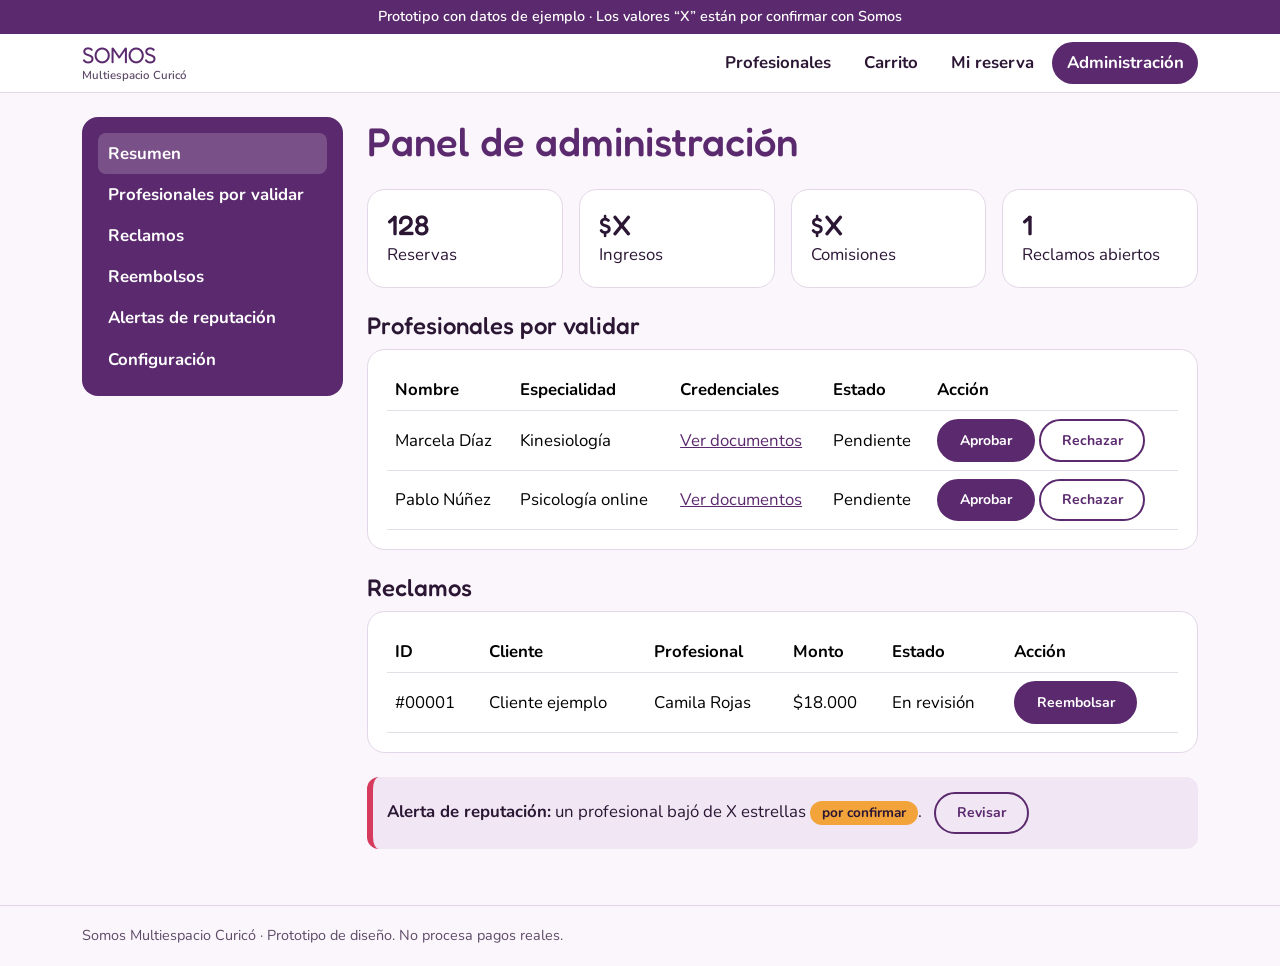
==== admin.html @ 5741382a "Primera versión del mockup" ====
<!DOCTYPE html>
<html lang="es">
<head>
  <meta charset="utf-8">
  <meta name="viewport" content="width=device-width, initial-scale=1">
  <title>Administración – Somos Multiespacio Curicó</title>
  <link rel="stylesheet" href="https://cdn.jsdelivr.net/npm/bootstrap@5.3.3/dist/css/bootstrap.min.css">
  <link rel="stylesheet" href="css/style.css">
</head>
<body>
<div class="banner">Prototipo con datos de ejemplo · Los valores “X” están por confirmar con Somos</div>
<header class="encabezado">
  <div class="container d-flex flex-wrap justify-content-between align-items-center gap-2 py-2">
    <a class="marca" href="index.html">SOMOS<small>Multiespacio Curicó</small></a>
    <nav class="menu d-flex flex-wrap gap-1" aria-label="Principal">
      <a href="index.html">Profesionales</a>
      <a href="carrito.html">Carrito</a>
      <a href="estado.html">Mi reserva</a>
      <a href="admin.html" class="activo">Administración</a>
    </nav>
  </div>
</header>
<main class="container py-4">
  <div class="row g-4">
    <aside class="col-lg-3">
      <nav class="lateral" aria-label="Administración">
        <a class="activo" href="admin.html">Resumen</a>
        <a href="admin.html">Profesionales por validar</a>
        <a href="admin.html">Reclamos</a>
        <a href="admin.html">Reembolsos</a>
        <a href="admin.html">Alertas de reputación</a>
        <a href="admin.html">Configuración</a>
      </nav>
    </aside>
    <section class="col-lg-9">
      <h1 class="mb-4">Panel de administración</h1>
      <div class="row g-3 mb-4">
        <div class="col-6 col-md-3"><div class="tarjeta"><h2 class="h3 mb-0">128</h2>Reservas</div></div>
        <div class="col-6 col-md-3"><div class="tarjeta"><h2 class="h3 mb-0">$X</h2>Ingresos</div></div>
        <div class="col-6 col-md-3"><div class="tarjeta"><h2 class="h3 mb-0">$X</h2>Comisiones</div></div>
        <div class="col-6 col-md-3"><div class="tarjeta"><h2 class="h3 mb-0">1</h2>Reclamos abiertos</div></div>
      </div>
      <h2 class="h4">Profesionales por validar</h2>
      <div class="table-responsive tarjeta mb-4">
        <table class="table align-middle mb-0">
          <thead><tr><th>Nombre</th><th>Especialidad</th><th>Credenciales</th><th>Estado</th><th>Acción</th></tr></thead>
          <tbody>
            <tr><td>Marcela Díaz</td><td>Kinesiología</td><td><a href="admin.html">Ver documentos</a></td><td>Pendiente</td><td><button class="btn btn-somos btn-sm" type="button">Aprobar</button> <button class="btn btn-somos-borde btn-sm" type="button">Rechazar</button></td></tr>
            <tr><td>Pablo Núñez</td><td>Psicología online</td><td><a href="admin.html">Ver documentos</a></td><td>Pendiente</td><td><button class="btn btn-somos btn-sm" type="button">Aprobar</button> <button class="btn btn-somos-borde btn-sm" type="button">Rechazar</button></td></tr>
          </tbody>
        </table>
      </div>
      <h2 class="h4">Reclamos</h2>
      <div class="table-responsive tarjeta mb-4">
        <table class="table align-middle mb-0">
          <thead><tr><th>ID</th><th>Cliente</th><th>Profesional</th><th>Monto</th><th>Estado</th><th>Acción</th></tr></thead>
          <tbody><tr><td>#00001</td><td>Cliente ejemplo</td><td>Camila Rojas</td><td>$18.000</td><td>En revisión</td><td><button class="btn btn-somos btn-sm" type="button">Reembolsar</button></td></tr></tbody>
        </table>
      </div>
      <div class="aviso visible">
        <strong>Alerta de reputación:</strong> un profesional bajó de X estrellas <span class="etiqueta por-confirmar">por confirmar</span>.
        <button class="btn btn-somos-borde btn-sm ms-2" type="button">Revisar</button>
      </div>
    </section>
  </div>
</main>
<footer class="pie"><div class="container">Somos Multiespacio Curicó · Prototipo de diseño. No procesa pagos reales.</div></footer>
<script src="js/app.js"></script>
</body>
</html>
---- css/style.css ----
/* ===== Estilos compartidos de Somos Multiespacio Curicó (mockup) ===== */
@import url('https://fonts.googleapis.com/css2?family=Fredoka:wght@500;600&family=Nunito:wght@400;600;700&display=swap');

/* Variables de color: si cambias una aquí, cambia en todo el sitio */
:root{
  --morado:#5b2a6e; --verde:#1f8a8a; --rosa:#d63a5c; --naranja:#f2a43a;
  --fondo:#faf6fb; --texto:#2b1634; --gris:#5d4a68; --borde:#e3d6e8; --suave:#f1e7f4;
}
body{background:var(--fondo);color:var(--texto);font-family:'Nunito',system-ui,sans-serif;font-size:1.05rem}
h1,h2,h3,h4,h5{font-family:'Fredoka','Nunito',sans-serif;color:var(--morado)}
a{color:var(--morado)}
:focus-visible{outline:3px solid var(--naranja);outline-offset:2px}

/* Banner superior y encabezado */
.banner{background:var(--morado);color:#fff;text-align:center;padding:.4rem 1rem;font-size:.9rem;font-weight:600}
.encabezado{background:#fff;border-bottom:1px solid var(--borde)}
.marca{font-family:'Fredoka',sans-serif;font-size:1.4rem;color:var(--morado);text-decoration:none;line-height:1.1}
.marca small{display:block;font:600 .72rem 'Nunito',sans-serif;color:var(--gris)}
.menu a{padding:.5rem .9rem;border-radius:50rem;text-decoration:none;color:var(--texto);font-weight:700}
.menu a:hover{background:var(--suave)}
.menu a.activo{background:var(--morado);color:#fff}

/* Botones */
.btn-somos{background:var(--morado);color:#fff;border:2px solid var(--morado);border-radius:50rem;font-weight:700;padding:.55rem 1.3rem}
.btn-somos:hover{background:#431f52;border-color:#431f52;color:#fff}
.btn-somos-borde{background:transparent;color:var(--morado);border:2px solid var(--morado);border-radius:50rem;font-weight:700;padding:.55rem 1.3rem}
.btn-somos-borde:hover{background:var(--suave);color:var(--morado)}

/* Tarjetas y etiquetas */
.tarjeta{background:#fff;border:1px solid var(--borde);border-radius:1.1rem;padding:1.2rem}
.avatar{width:64px;height:64px;border-radius:50%;display:grid;place-items:center;color:#fff;font:600 1.4rem 'Fredoka',sans-serif;flex:none}
.etiqueta{display:inline-block;padding:.1rem .75rem;border-radius:50rem;background:var(--suave);color:var(--morado);font-weight:700;font-size:.85rem}
.etiqueta-verde{background:var(--verde);color:#fff}
.por-confirmar{background:var(--naranja);color:#2b1634}
.precio{font:600 1.4rem 'Fredoka',sans-serif}
.estrellas{color:var(--naranja);letter-spacing:2px}
.fila-total{display:flex;justify-content:space-between;gap:1rem;border-bottom:1px solid var(--borde);padding:.5rem 0}

/* Botones de día, hora y estrellas (se activan con js/app.js) */
.opcion{border:2px solid var(--borde);background:#fff;border-radius:.75rem;padding:.4rem .9rem;font-weight:700;margin:0 .4rem .4rem 0;cursor:pointer;color:var(--texto)}
.opcion.activo{background:var(--verde);border-color:var(--verde);color:#fff}
.opcion:disabled{text-decoration:line-through;opacity:.4;cursor:not-allowed}
.estrella{width:48px;height:48px;border-radius:.6rem;border:2px solid var(--borde);background:#fff;font-size:1.5rem;color:var(--gris);cursor:pointer;margin-right:.4rem}
.estrella.activo{color:var(--naranja);border-color:var(--naranja)}

/* Avisos (ocultos hasta que el JS los muestra) */
.aviso{display:none;margin-top:1rem;padding:.9rem;border-radius:.75rem;border-left:6px solid var(--rosa);background:var(--suave)}
.aviso.visible{display:block}
.aviso.ok{border-color:var(--verde)}

/* Línea de estados de la reserva */
.pasos{display:flex;flex-wrap:wrap;gap:.75rem;margin:1.2rem 0}
.paso{flex:1;min-width:130px;text-align:center;padding:.8rem .4rem;border-radius:.75rem;border:2px solid var(--borde);font-weight:700;background:#fff}
.paso.hecho{background:var(--morado);border-color:var(--morado);color:#fff}
.paso.pendiente{border-color:var(--naranja)}

/* Panel de administración */
.lateral{background:var(--morado);border-radius:1rem;padding:1rem}
.lateral a{display:block;color:#fff;text-decoration:none;font-weight:700;padding:.5rem .6rem;border-radius:.5rem}
.lateral a:hover,.lateral a.activo{background:rgba(255,255,255,.18)}
.pie{border-top:1px solid var(--borde);padding:1.2rem 0;color:var(--gris);font-size:.9rem;margin-top:2rem}
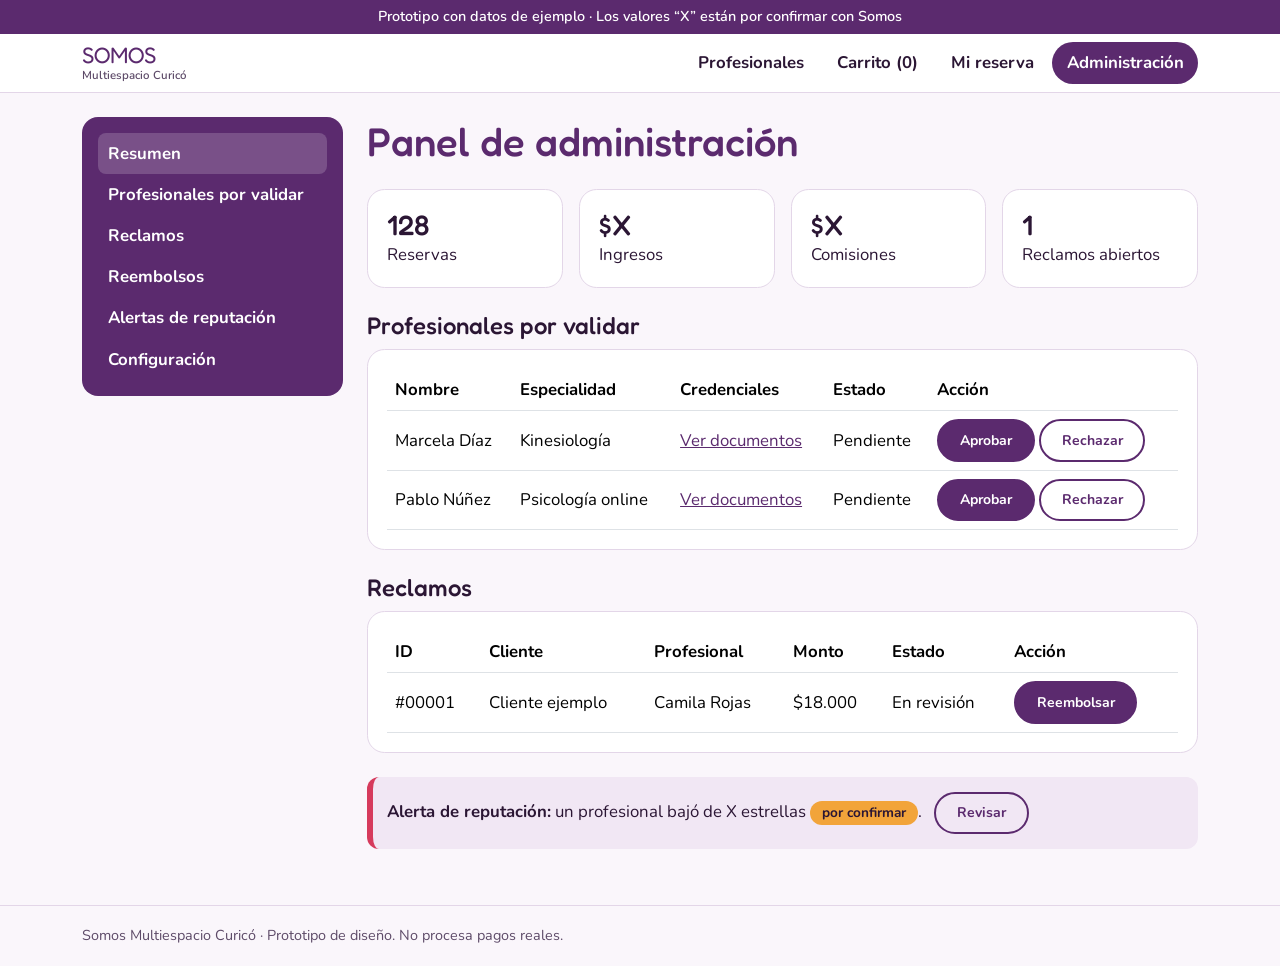
==== commit 7393e1dc: "Carrito real y filtros con botón" ====
--- a/admin.html
+++ b/admin.html
@@ -14,7 +14,7 @@
     <a class="marca" href="index.html">SOMOS<small>Multiespacio Curicó</small></a>
     <nav class="menu d-flex flex-wrap gap-1" aria-label="Principal">
       <a href="index.html">Profesionales</a>
-      <a href="carrito.html">Carrito</a>
+      <a href="carrito.html">Carrito (<span id="n-carrito">0</span>)</a>
       <a href="estado.html">Mi reserva</a>
       <a href="admin.html" class="activo">Administración</a>
     </nav>
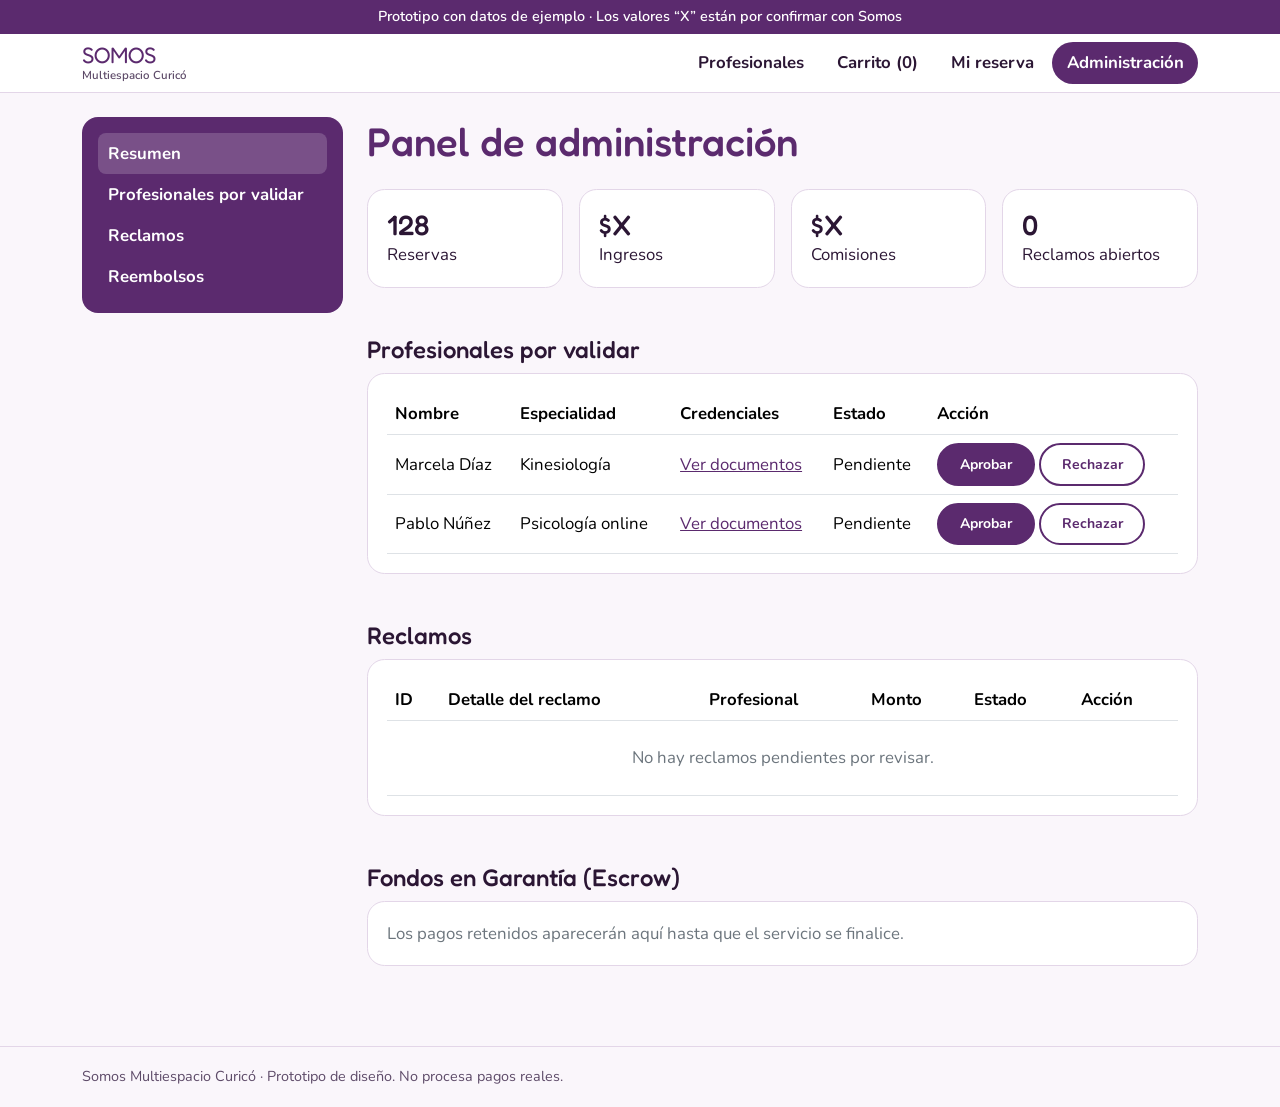
==== commit 008753fd: "feat: navegacion dinamica de perfiles y gestion de estados del prototipo" ====
--- a/admin.html
+++ b/admin.html
@@ -24,47 +24,87 @@
   <div class="row g-4">
     <aside class="col-lg-3">
       <nav class="lateral" aria-label="Administración">
-        <a class="activo" href="admin.html">Resumen</a>
-        <a href="admin.html">Profesionales por validar</a>
-        <a href="admin.html">Reclamos</a>
-        <a href="admin.html">Reembolsos</a>
-        <a href="admin.html">Alertas de reputación</a>
-        <a href="admin.html">Configuración</a>
+        <a class="activo" href="#resumen">Resumen</a>
+        <a href="#validar">Profesionales por validar</a>
+        <a href="#reclamos">Reclamos</a>
+        <a href="#reembolsos">Reembolsos</a>
       </nav>
     </aside>
     <section class="col-lg-9">
-      <h1 class="mb-4">Panel de administración</h1>
+      <h1 class="mb-4" id="resumen">Panel de administración</h1>
+      
       <div class="row g-3 mb-4">
         <div class="col-6 col-md-3"><div class="tarjeta"><h2 class="h3 mb-0">128</h2>Reservas</div></div>
         <div class="col-6 col-md-3"><div class="tarjeta"><h2 class="h3 mb-0">$X</h2>Ingresos</div></div>
         <div class="col-6 col-md-3"><div class="tarjeta"><h2 class="h3 mb-0">$X</h2>Comisiones</div></div>
-        <div class="col-6 col-md-3"><div class="tarjeta"><h2 class="h3 mb-0">1</h2>Reclamos abiertos</div></div>
+        <div class="col-6 col-md-3">
+          <div class="tarjeta">
+            <h2 class="h3 mb-0" id="contador-reclamos">0</h2>
+            Reclamos abiertos
+          </div>
+        </div>
       </div>
-      <h2 class="h4">Profesionales por validar</h2>
+
+      <h2 class="h4 mt-5" id="validar">Profesionales por validar</h2>
       <div class="table-responsive tarjeta mb-4">
         <table class="table align-middle mb-0">
           <thead><tr><th>Nombre</th><th>Especialidad</th><th>Credenciales</th><th>Estado</th><th>Acción</th></tr></thead>
           <tbody>
-            <tr><td>Marcela Díaz</td><td>Kinesiología</td><td><a href="admin.html">Ver documentos</a></td><td>Pendiente</td><td><button class="btn btn-somos btn-sm" type="button">Aprobar</button> <button class="btn btn-somos-borde btn-sm" type="button">Rechazar</button></td></tr>
-            <tr><td>Pablo Núñez</td><td>Psicología online</td><td><a href="admin.html">Ver documentos</a></td><td>Pendiente</td><td><button class="btn btn-somos btn-sm" type="button">Aprobar</button> <button class="btn btn-somos-borde btn-sm" type="button">Rechazar</button></td></tr>
+            <tr><td>Marcela Díaz</td><td>Kinesiología</td><td><a href="#">Ver documentos</a></td><td>Pendiente</td><td><button class="btn btn-somos btn-sm" type="button">Aprobar</button> <button class="btn btn-somos-borde btn-sm" type="button">Rechazar</button></td></tr>
+            <tr><td>Pablo Núñez</td><td>Psicología online</td><td><a href="#">Ver documentos</a></td><td>Pendiente</td><td><button class="btn btn-somos btn-sm" type="button">Aprobar</button> <button class="btn btn-somos-borde btn-sm" type="button">Rechazar</button></td></tr>
           </tbody>
         </table>
       </div>
-      <h2 class="h4">Reclamos</h2>
+
+      <h2 class="h4 mt-5" id="reclamos">Reclamos</h2>
       <div class="table-responsive tarjeta mb-4">
         <table class="table align-middle mb-0">
-          <thead><tr><th>ID</th><th>Cliente</th><th>Profesional</th><th>Monto</th><th>Estado</th><th>Acción</th></tr></thead>
-          <tbody><tr><td>#00001</td><td>Cliente ejemplo</td><td>Camila Rojas</td><td>$18.000</td><td>En revisión</td><td><button class="btn btn-somos btn-sm" type="button">Reembolsar</button></td></tr></tbody>
+          <thead><tr><th>ID</th><th>Detalle del reclamo</th><th>Profesional</th><th>Monto</th><th>Estado</th><th>Acción</th></tr></thead>
+          <tbody id="tabla-reclamos">
+            <tr id="fila-vacia"><td colspan="6" class="text-center text-secondary py-4">No hay reclamos pendientes por revisar.</td></tr>
+          </tbody>
         </table>
       </div>
-      <div class="aviso visible">
-        <strong>Alerta de reputación:</strong> un profesional bajó de X estrellas <span class="etiqueta por-confirmar">por confirmar</span>.
-        <button class="btn btn-somos-borde btn-sm ms-2" type="button">Revisar</button>
+
+      <h2 class="h4 mt-5" id="reembolsos">Fondos en Garantía (Escrow)</h2>
+      <div class="tarjeta mb-4">
+        <p class="text-secondary mb-0">Los pagos retenidos aparecerán aquí hasta que el servicio se finalice.</p>
       </div>
+
     </section>
   </div>
 </main>
 <footer class="pie"><div class="container">Somos Multiespacio Curicó · Prototipo de diseño. No procesa pagos reales.</div></footer>
-<script src="js/app.js"></script>
+
+<script>
+  const urlParams = new URLSearchParams(window.location.search);
+  
+  if(urlParams.get('reclamo') === 'true') {
+      document.getElementById('contador-reclamos').innerText = '1';
+      
+      // Capturamos el motivo, el profesional y el precio de la URL
+      var motivoTexto = urlParams.get('motivo') || 'Sin detalle especificado';
+      var proTexto = urlParams.get('pro') || 'Camila Rojas';
+      var precioNum = parseInt(urlParams.get('precio') || '18000');
+      var precioFormateado = '$' + precioNum.toLocaleString('es-CL');
+      
+      // Inyectamos los datos dinámicos en la tabla
+      document.getElementById('tabla-reclamos').innerHTML = `
+          <tr>
+              <td>#00001</td>
+              <td class="text-danger fw-bold">"${motivoTexto}"</td>
+              <td>${proTexto}</td>
+              <td>${precioFormateado}</td>
+              <td><span class="badge bg-warning text-dark">En revisión</span></td>
+              <td><button class="btn btn-somos btn-sm" onclick="resolverReclamo()">Reembolsar</button></td>
+          </tr>
+      `;
+  }
+
+  function resolverReclamo() {
+      alert('Reembolso procesado. El dinero ha vuelto al cliente.');
+      window.location.href = 'admin.html'; 
+  }
+</script>
 </body>
-</html>
+</html>
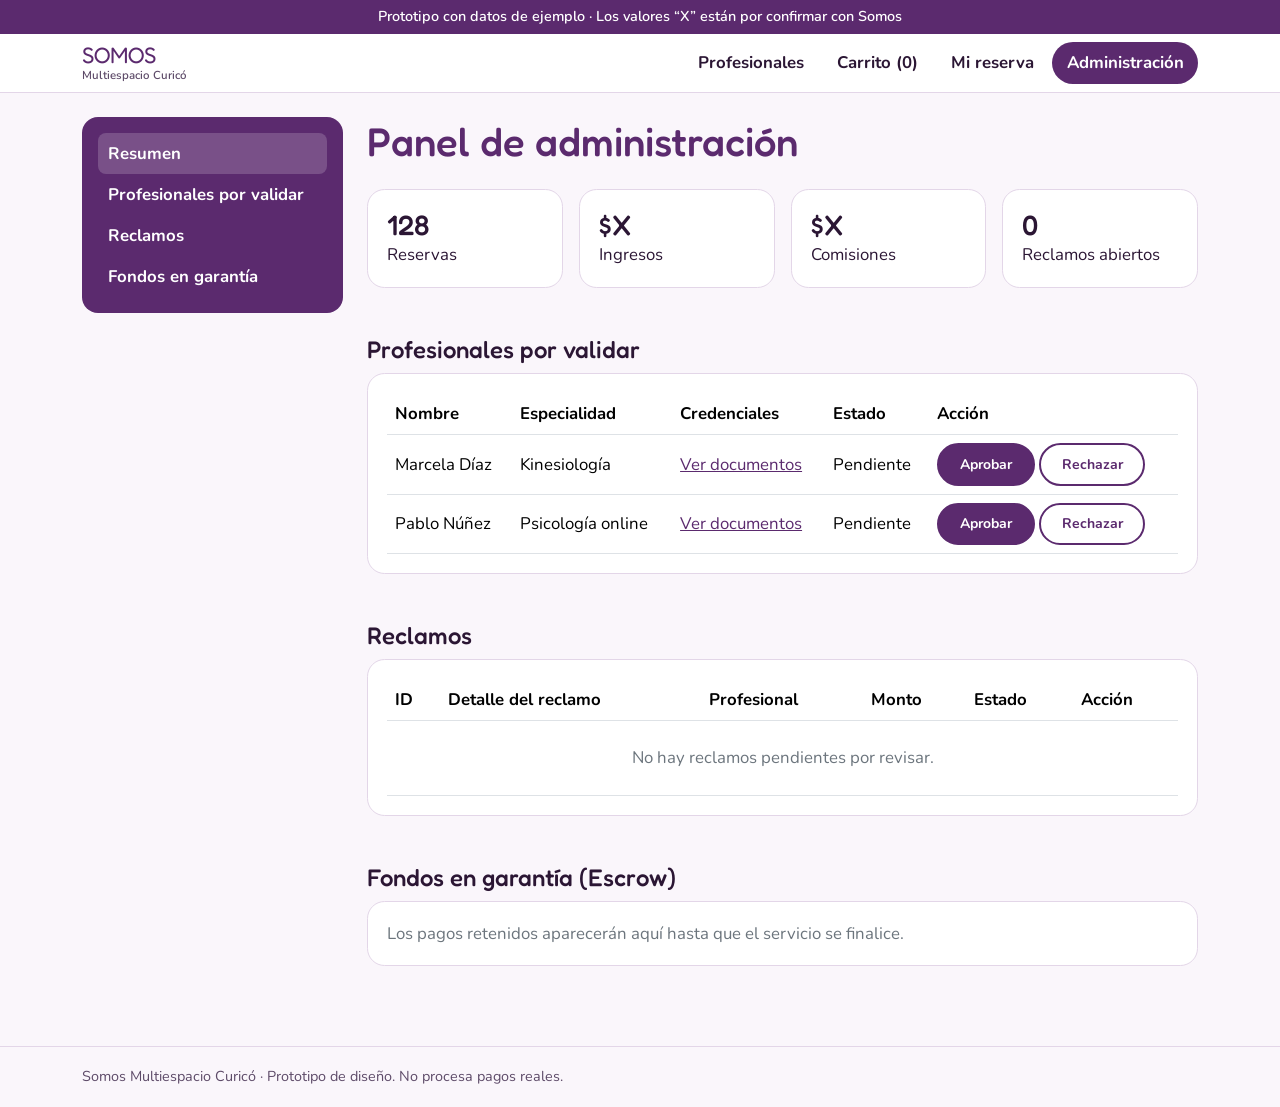
==== commit 4bc01aa9: "Corrige pago, validaciones y administración" ====
--- a/admin.html
+++ b/admin.html
@@ -27,7 +27,7 @@
         <a class="activo" href="#resumen">Resumen</a>
         <a href="#validar">Profesionales por validar</a>
         <a href="#reclamos">Reclamos</a>
-        <a href="#reembolsos">Reembolsos</a>
+        <a href="#garantia">Fondos en garantía</a>
       </nav>
     </aside>
     <section class="col-lg-9">
@@ -50,8 +50,8 @@
         <table class="table align-middle mb-0">
           <thead><tr><th>Nombre</th><th>Especialidad</th><th>Credenciales</th><th>Estado</th><th>Acción</th></tr></thead>
           <tbody>
-            <tr><td>Marcela Díaz</td><td>Kinesiología</td><td><a href="#">Ver documentos</a></td><td>Pendiente</td><td><button class="btn btn-somos btn-sm" type="button">Aprobar</button> <button class="btn btn-somos-borde btn-sm" type="button">Rechazar</button></td></tr>
-            <tr><td>Pablo Núñez</td><td>Psicología online</td><td><a href="#">Ver documentos</a></td><td>Pendiente</td><td><button class="btn btn-somos btn-sm" type="button">Aprobar</button> <button class="btn btn-somos-borde btn-sm" type="button">Rechazar</button></td></tr>
+            <tr class="pro-fila"><td>Marcela Díaz</td><td>Kinesiología</td><td><a href="#validar">Ver documentos</a></td><td class="pro-estado">Pendiente</td><td><button class="btn btn-somos btn-sm btn-aprobar" type="button">Aprobar</button> <button class="btn btn-somos-borde btn-sm btn-rechazar" type="button">Rechazar</button></td></tr>
+            <tr class="pro-fila"><td>Pablo Núñez</td><td>Psicología online</td><td><a href="#validar">Ver documentos</a></td><td class="pro-estado">Pendiente</td><td><button class="btn btn-somos btn-sm btn-aprobar" type="button">Aprobar</button> <button class="btn btn-somos-borde btn-sm btn-rechazar" type="button">Rechazar</button></td></tr>
           </tbody>
         </table>
       </div>
@@ -66,9 +66,9 @@
         </table>
       </div>
 
-      <h2 class="h4 mt-5" id="reembolsos">Fondos en Garantía (Escrow)</h2>
+      <h2 class="h4 mt-5" id="garantia">Fondos en garantía (Escrow)</h2>
       <div class="tarjeta mb-4">
-        <p class="text-secondary mb-0">Los pagos retenidos aparecerán aquí hasta que el servicio se finalice.</p>
+        <p class="text-secondary mb-0" id="texto-escrow">Los pagos retenidos aparecerán aquí hasta que el servicio se finalice.</p>
       </div>
 
     </section>
@@ -76,35 +76,6 @@
 </main>
 <footer class="pie"><div class="container">Somos Multiespacio Curicó · Prototipo de diseño. No procesa pagos reales.</div></footer>
 
-<script>
-  const urlParams = new URLSearchParams(window.location.search);
-  
-  if(urlParams.get('reclamo') === 'true') {
-      document.getElementById('contador-reclamos').innerText = '1';
-      
-      // Capturamos el motivo, el profesional y el precio de la URL
-      var motivoTexto = urlParams.get('motivo') || 'Sin detalle especificado';
-      var proTexto = urlParams.get('pro') || 'Camila Rojas';
-      var precioNum = parseInt(urlParams.get('precio') || '18000');
-      var precioFormateado = '$' + precioNum.toLocaleString('es-CL');
-      
-      // Inyectamos los datos dinámicos en la tabla
-      document.getElementById('tabla-reclamos').innerHTML = `
-          <tr>
-              <td>#00001</td>
-              <td class="text-danger fw-bold">"${motivoTexto}"</td>
-              <td>${proTexto}</td>
-              <td>${precioFormateado}</td>
-              <td><span class="badge bg-warning text-dark">En revisión</span></td>
-              <td><button class="btn btn-somos btn-sm" onclick="resolverReclamo()">Reembolsar</button></td>
-          </tr>
-      `;
-  }
-
-  function resolverReclamo() {
-      alert('Reembolso procesado. El dinero ha vuelto al cliente.');
-      window.location.href = 'admin.html'; 
-  }
-</script>
+<script src="js/app.js"></script>
 </body>
 </html>
